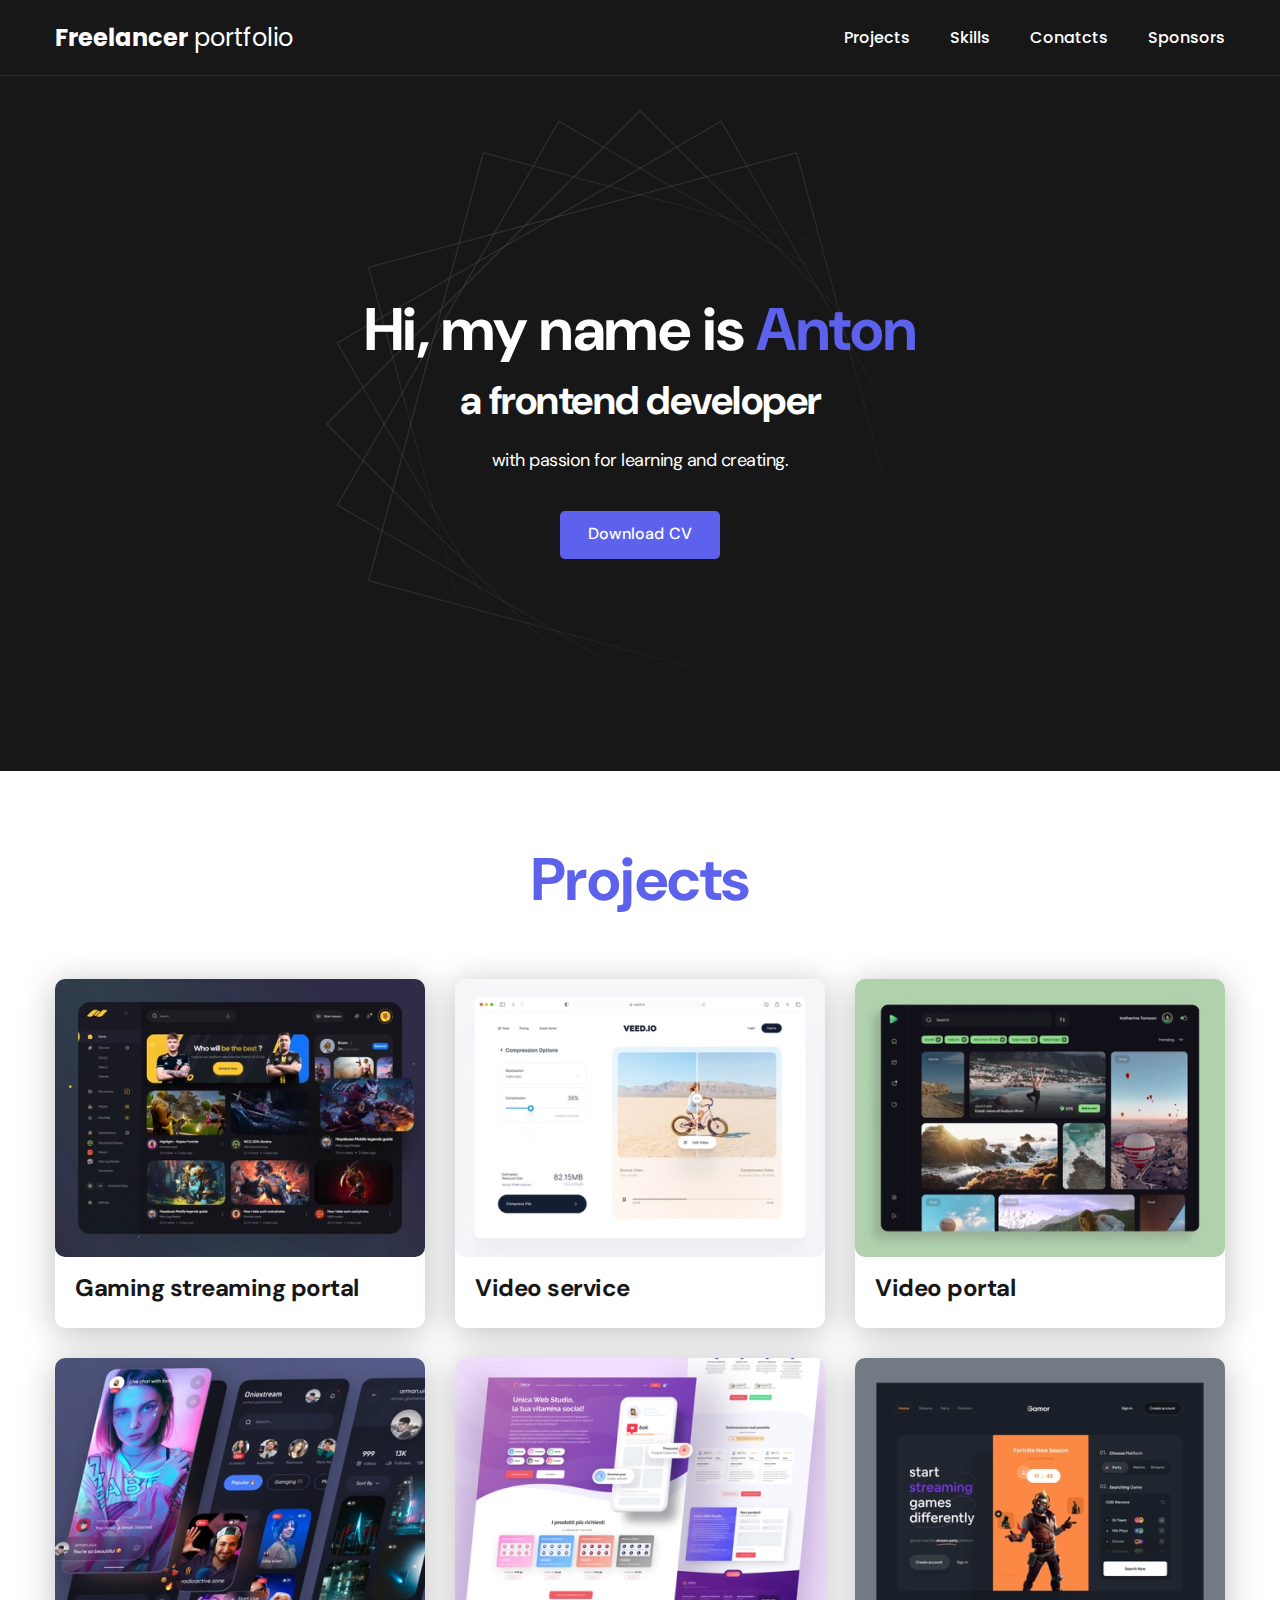
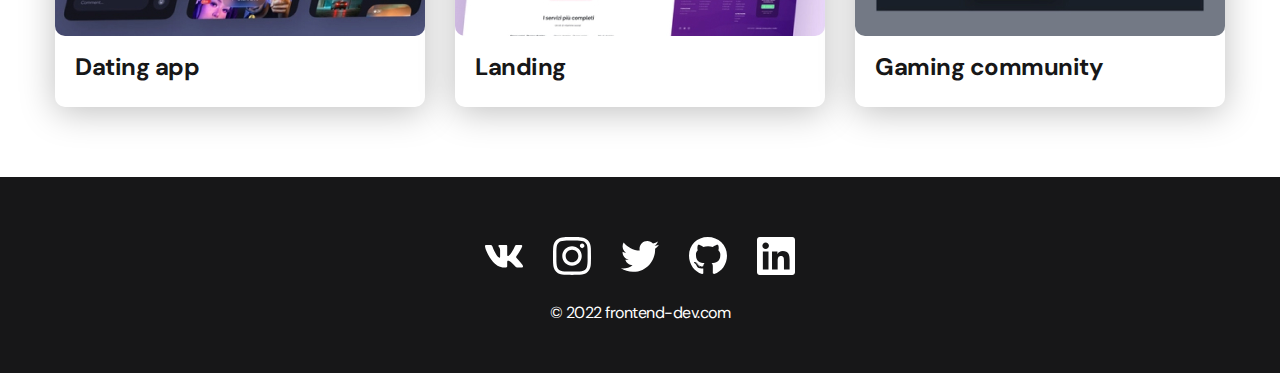
==== index.html @ ca133482 "Test" ====
<!DOCTYPE html>
<html lang="en">
<head>
	<meta charset="UTF-8">
	<meta http-equiv="X-UA-Compatible" content="IE=edge">
	<meta name="viewport" content="width=device-width, initial-scale=1.0">
	<title>Freelancer portfolio</title>
	<link rel="stylesheet" href="./css/style.css">
</head>
<body>
	<nav class="nav">
		<div class="container">
			<div class="nav-row">
				<a href="./index.html" class="logo"><strong>Freelancer</strong> portfolio</a>
				<ul class="nav-list">
					<li class="nav-list__item"><a href="./Project page.html" class="nav-list__link">Projects</a></li>
					<li class="nav-list__item"><a href="./skills.html" class="nav-list__link">Skills</a></li>
					<li class="nav-list__item"><a href="./contacts.html" class="nav-list__link">Conatcts</a></li>
					<li class="nav-list__item"><a href="./sponsors.html" class="nav-list__link">Sponsors</a></li>
				</ul>
			</div>

		</div>
	</nav>

	<header class="header">
		<div class="header__wrapper">
			<h1 class="header__title">
				<strong>Hi, my name is <em>Anton</em></strong><br>
				a frontend developer
			</h1>
			<div class="header__text">
				<p>with passion for learning and creating.</p>
			</div>
				<a href="#!" class="btn">Download CV</a>
		</div>
	</header>

	<main class="section">
		<div class="container">
			<h2 class="title-1">Projects</h2>
			<ul class="projects">
				<li class="project">
					<a href="./project-page.html">
						<img src="./img/projects/01.jpg" alt="Projetc img" class="project__img">
						<h3 class="project__title">Gaming streaming portal</h3>
					</a>
				</li>
				<li class="project">
					<a href="./project-page.html">
						<img src="./img/projects/02.jpg" alt="Projetc img" class="project__img">
						<h3 class="project__title">Video service</h3>
					</a>
				</li>
				<li class="project">
					<a href="./project-page.html">
						<img src="./img/projects/03.jpg" alt="Projetc img" class="project__img">
						<h3 class="project__title">Video portal</h3>
					</a>
				</li>
				<li class="project">
					<a href="./project-page.html">
						<img src="./img/projects/04.jpg" alt="Projetc img" class="project__img">
						<h3 class="project__title">Dating app</h3>
					</a>
				</li>
				<li class="project">
					<a href="./project-page.html">
						<img src="./img/projects/05.jpg" alt="Projetc img" class="project__img">
						<h3 class="project__title">Landing</h3>
					</a>
				</li>
				<li class="project">
					<a href="./project-page.html">
						<img src="./img/projects/06.jpg" alt="Projetc img" class="project__img">
						<h3 class="project__title">Gaming community</h3>
					</a>
				</li>
			</ul>
		</div>
	</main>

	<footer class="footer">
		<div class="container">
			<div class="footer__wrapper">
				<ul class="social">
					<li class="social__items"><a href="#!"><img src="./img/icons/vk.svg" alt="Link"></a></li>
					<li class="social__items"><a href="#!"><img src="./img/icons/instagram.svg" alt="Link"></a></li>
					<li class="social__items"><a href="#!"><img src="./img/icons/twitter.svg" alt="Link"></a></li>
					<li class="social__items"><a href="#!"><img src="./img/icons/gitHub.svg" alt="Link"></a></li>
					<li class="social__items"><a href="#!"><img src="./img/icons/linkedIn.svg" alt="Link"></a></li>
				</ul>
				<div class="copyright">
					<p>© 2022 frontend-dev.com</p>
				</div>
			</div>
		</div>
	</footer>
</body>
</html>
---- css/style.css ----
@import "./reset.css";
@import url('https://fonts.googleapis.com/css2?family=DM+Sans:wght@400;500;700&family=Poppins:wght@400;500;700&display=swap');

/* 
font-family: 'DM Sans', sans-serif;
font-family: 'Poppins', sans-serif;
*/

/*
* {
	border: 1px solid red;
}
*/

:root {
	--blackpure: #000;
	--black: #171718;
	--black-border: #26292D;
	--white: #fff;
	--purple: #5C62EC;

	--text-color: var(--black);
	--dark-bg: var(--black);
	--dark-border: var(--black-border);
	--header-text: var(--white);
	--accent: var(--purple);
}

html, body {
	font-family: 'DM Sans', sans-serif;
	letter-spacing: -0.5px;
	color: var(--text-color);
	height: 100%;
	display: flex;
	flex-direction: column;
}

/* General */

.container {
	margin: 0 auto;
	padding: 0 15px;
	max-width: 1200px;
}

.none {
	display: none !important;
}

.section {
	padding: 70px 0;
}

.title-1 {
	margin-bottom: 60px;
	font-size: 60px;
	font-weight: 700;
	line-height: 1.3;
	color: var(--accent);
	text-align: center;
}

.title-2 {
	margin-bottom: 20px;
	font-weight: 700;
	font-size: 40px;
	line-height: 1.3;
}


/* Nav */ 

.nav {
	padding: 20px 0;
	border-bottom: 1px solid var(--dark-border);
	background-color: var(--dark-bg);
	color: var(--header-text);
	letter-spacing: normal;
}

.nav-row {
	display: flex;
	justify-content: space-between;
	align-items: center;
	column-gap: 30px;
	row-gap: 20px;
	flex-wrap: wrap;	
}

.logo {
	color: var(--header-text);
	font-size: 24px;
	font-family: 'Poppins', sans-serif;
	
}

.logo strong {
	font-weight: 700;
}

.nav-list {
	display: flex;
	align-items: center;
	column-gap: 40px;
	font-size: 16px;
	font-family: 'Poppins', sans-serif;
	font-weight: 500;
}

.nav-list__link {
	color: var(--header-text);
	transition: opacity 0.2s ease-in;
}

.nav-list__link:hover {
	opacity: 0.8;
	position: relative;
	top: 1px;
}

.nav-list__link--active {
	position: relative;
}

.nav-list__link--active::before {
	content: "";

	position: absolute;
	left: 0;
	top: 100%;

	display: block;
	height: 2px;
	width: 100%;
	background-color: var(--accent);
}

/* Header */ 

.header {
	padding: 40px 0;
	min-height: 695px;

	display: flex;
	justify-content: center;
	align-items: center;

	background-color: var(--dark-bg);
	background-image: url('./../img/header-bg.png');
	background-repeat: no-repeat;
	background-size: auto;
	background-position: center center	;


	color: var(--header-text);
	text-align: center;
}

.header__wrapper {
	padding: 0 15px;
	max-width: 660px;

}

.header__title {
	margin-bottom: 20px;
	font-size: 40px;
	font-weight: 700;
	line-height: 1.4;
}

.header__title strong {
	font-size: 60px;
	font-weight: 700;
}

.header__title em {
	font-style: normal;
	color: var(--accent);

}

.header__text {
	margin-bottom: 40px;	
	font-size: 18px;
	line-height: 1.333;
}

.header__text p + p{
	margin-top: 1em;
}

/* Btn */

.btn {
	display: inline-block;
	height: 48px;
	padding: 12px 28px;

	border-radius: 5px;
	background-color: var(--accent);
	color: white;
	letter-spacing: 0.15px;
	font-size: 16px;
	font-weight: 500;
	
	transition: opacity 0.2s ease-in;
}

.btn:hover {
	opacity: 0.8;
}

.btn:active {
	position: relative;
	top: 1px;
}

/* Btn outline */ 

.btn-outline {
	display: flex;
	column-gap: 10px;
	align-items: center;

	height: 48px;
	padding: 12px 20px;

	border-radius: 5px;
	border: 1px solid #000;
	color: var(--blackpure);

	transition: opacity 0.2s ease-in;
}

.btn-outline:hover {
	opacity: 0.8;
}

.btn-outline:active {
	position: relative;
	top: 1px;
}

/* Projects */

.projects {
	display: flex;
	justify-content: center;
	flex-wrap: wrap;
	column-gap: 30px;
	row-gap: 30px;
}

.project {
	max-width: 370px;
	background-color: var(--white);
	box-shadow: 0px 5px 35px rgba(0, 0, 0, 0.25);
	border-radius: 10px;
}

.project__img {
	border-radius: 10px;
}

.project__title {
	padding: 15px 20px 25px;
	font-weight: 700;
	font-size: 24px;
	line-height: 1.3;
	color: var(--text-color);
}

/* Project details */ 

.project-details {
	margin: 0 auto;
	max-width: 865px;

	display: flex;
	flex-direction: column;
	align-items: center;
	text-align: center;
}

.projects-details__cover {
	max-width: 100%;
	margin-bottom: 40px;
	filter: drop-shadow(0px 5px 35px rgba(0, 0, 0, 0.25));
	border-radius: 10px;
}

.project-details__desc {
	margin-bottom: 30px;

	font-weight: 700;
	font-size: 24px;
	line-height: 1.3;
}

/* Content list */

.content-list {
	margin: 0 auto;
	max-width: 570px;
	display: flex;
	flex-direction: column;
	align-items: center;
	row-gap: 30px;
	text-align: center;
}

.content-list a {
	color: var(--accent);
}

.content-list__item {
	font-weight: 400;
	font-size: 18px;
	line-height: 1.5;
}

.content-list p + p {
	margin-top: 0.5em;
}

.tel {
	color: var(--blackpure) !important;
}

/* Footer */

.footer {
	padding: 60px 0 50px;
	background-color: var(--dark-bg);
	color: var(--header-text);
	margin-top: auto;
}

.footer__wrapper {
	display: flex;
	flex-direction: column;
	align-items: center;
	row-gap: 27px;
}

.social {
	display: flex;
	column-gap: 30px;
	align-items: center;
}

.copyright {
	font-size: 16px;
}

.copyright p + p {
	margin-top: 0.5em;
}

@media (max-width: 620px) {

	/* Header */ 

	.header {
		min-height: unset;
	}

	.header__title {
		font-size: 30px;
	}

	.header__title strong {
		font-size: 40px;
	}

	/* General */

	.section {
		padding: 40px 0;
	}

	.title-1 {
		font-size: 40px;
		margin-bottom: 30px;
	}

	/* Projects */

	.project__title {
		font-size: 22px;
	}

	/* Project page */

	.project-details__desc {
		margin-bottom: 20px;
		font-size: 22px;
	}

	/* Content list */ 

	.content-list {
		row-gap: 20px;
	}
	
	.content-list__item {
		font-size: 16px;
	}

	/* Footer */

	.footer {
		padding: 40px 0 30px;
	}

	.footer__wrapper {
		row-gap: 20px;
	}

	/* Social */

	.social {
		column-gap: 20px;
	}

	.social__items {
		width: 28px;
	}

	.title-2 {
		margin-bottom: 10px;
		font-size: 30px;
	}


	
}
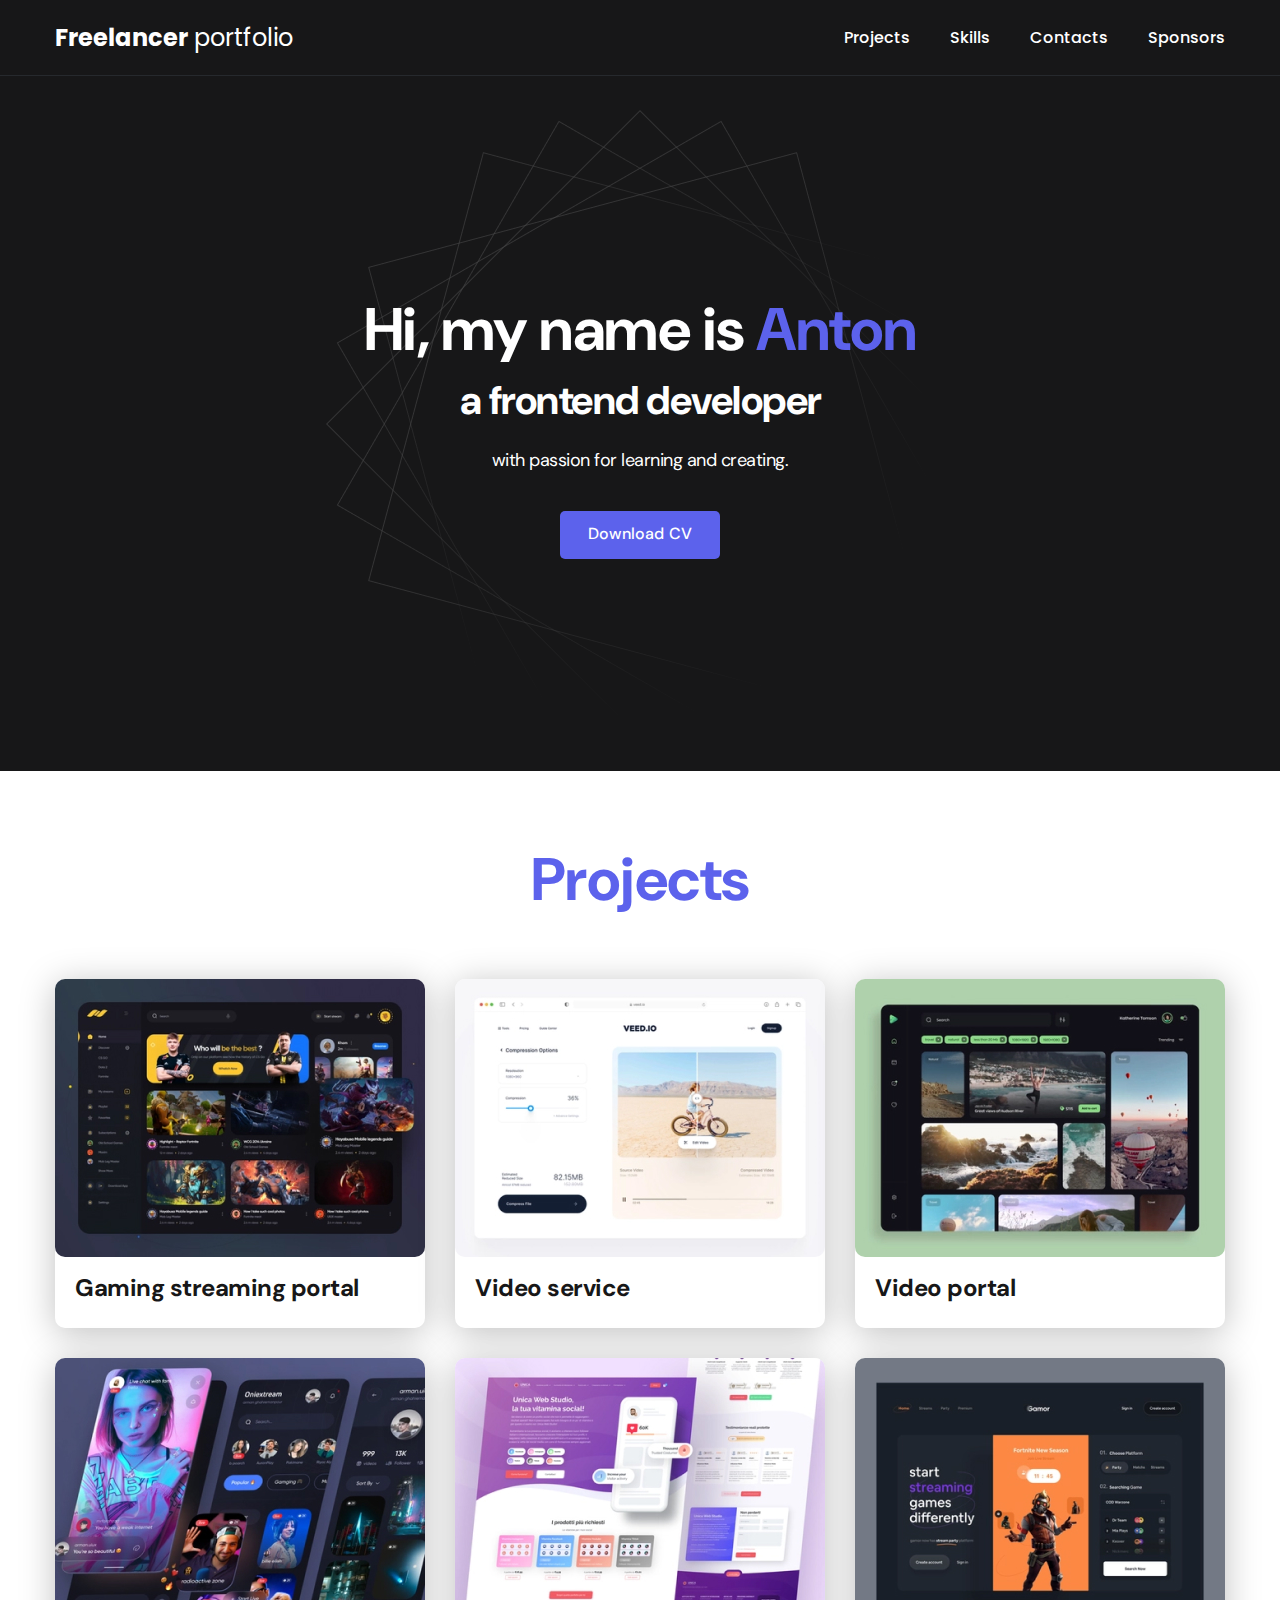
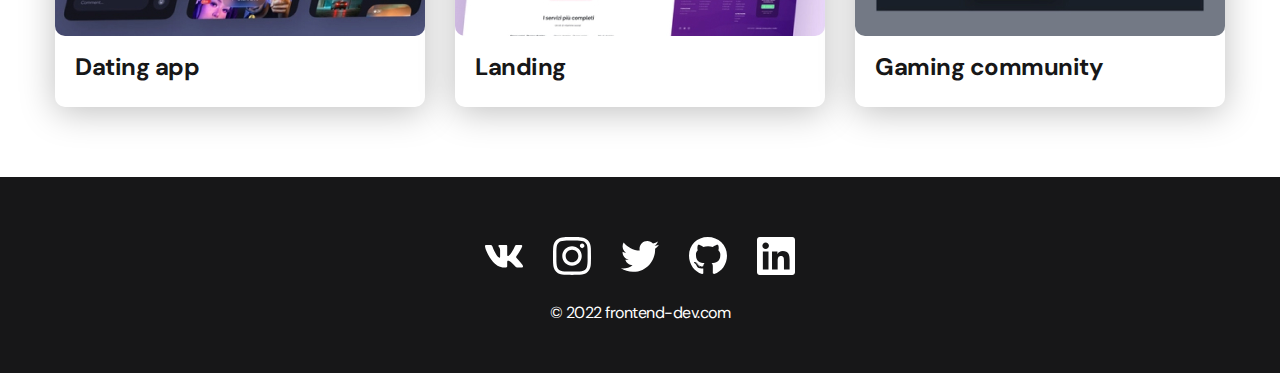
==== commit 31439623: "Update index.html" ====
--- a/index.html
+++ b/index.html
@@ -15,7 +15,7 @@
 				<ul class="nav-list">
 					<li class="nav-list__item"><a href="./Project page.html" class="nav-list__link">Projects</a></li>
 					<li class="nav-list__item"><a href="./skills.html" class="nav-list__link">Skills</a></li>
-					<li class="nav-list__item"><a href="./contacts.html" class="nav-list__link">Conatcts</a></li>
+					<li class="nav-list__item"><a href="./contacts.html" class="nav-list__link">Contacts</a></li>
 					<li class="nav-list__item"><a href="./sponsors.html" class="nav-list__link">Sponsors</a></li>
 				</ul>
 			</div>
@@ -97,4 +97,4 @@
 		</div>
 	</footer>
 </body>
-</html>	+</html>	
